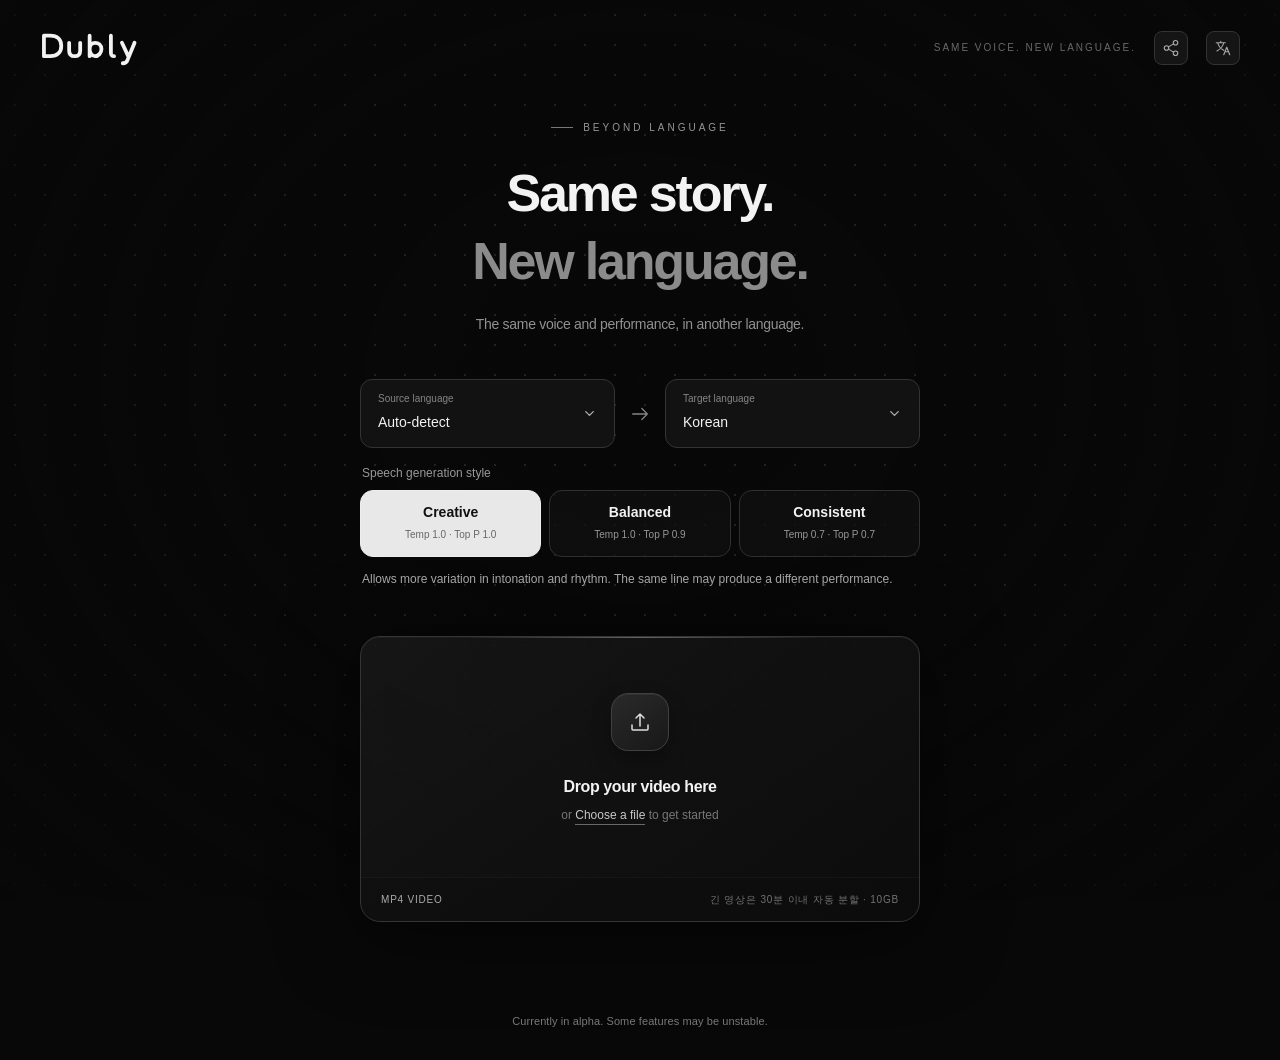
==== static/index.html @ b5fb474c "Add Dubly dubbing app and standalone Windows launcher" ====
<!doctype html>
<html lang="ko">
<head>
<meta charset="utf-8">
<meta name="viewport" content="width=device-width,initial-scale=1">
<meta name="color-scheme" content="dark">
<meta name="theme-color" content="#080808">
<title>Dubly — 목소리는 그대로, 언어는 새롭게</title>
<style>
@font-face{font-family:Pretendard;src:url('/static/pretendard.woff2') format('woff2');font-weight:100 900;font-style:normal;font-display:swap}
:root{color-scheme:dark;font-family:Pretendard,Inter,-apple-system,BlinkMacSystemFont,'Segoe UI',sans-serif;background:#080808;color:#f3f3f3;font-synthesis:none}
*{box-sizing:border-box}body{margin:0;min-height:100svh}button,input{font:inherit}button{color:inherit}button:focus-visible,a:focus-visible{outline:2px solid #fff;outline-offset:7px}::selection{background:#ddd;color:#111}
#grid{position:fixed;inset:0;width:100%;height:100%;pointer-events:none;z-index:0}
.ambient{position:fixed;inset:0;pointer-events:none;background:radial-gradient(ellipse at 50% 42%,transparent 0%,#08080830 45%,#080808e6 100%);z-index:1}
header{position:absolute;top:0;left:0;width:100%;padding:30px 40px;z-index:3;display:flex;align-items:center;justify-content:space-between}
.brand{display:flex;gap:11px;align-items:center;color:#eee;font-size:14px;font-weight:650;letter-spacing:-.35px;user-select:none}.brand svg{width:24px;height:24px}.brand-dot{height:4px;width:4px;background:#626262;border-radius:50%;margin:0 1px}
.header-note{font:10px/1.5 Pretendard,sans-serif;letter-spacing:2px;color:#686868}
main{position:relative;z-index:2;min-height:100svh;display:flex;align-items:center;justify-content:center;padding:120px 24px 100px}
.workspace{width:min(100%,560px);text-align:center;}.eyebrow{display:flex;justify-content:center;align-items:center;gap:10px;color:#969696;font:10px/1.5 Pretendard,sans-serif;letter-spacing:3px;margin-bottom:25px}.eyebrow:before{content:'';width:22px;height:1px;background:#777}
h1{font-size:clamp(34px,5.3vw,52px);line-height:1.3;letter-spacing:-2.2px;font-weight:580;margin:0 0 17px}h1 span{color:#8b8b8b}.intro{font-size:14px;line-height:1.8;color:#919191;letter-spacing:-.3px;margin:0 0 42px}
.drop-shell{position:relative;border:1px solid #353535;border-radius:20px;background:linear-gradient(145deg,#181818d9,#0d0d0df2);box-shadow:0 12px 80px #0008,inset 0 1px 0 #ffffff09;overflow:hidden;transition:border-color .25s,box-shadow .25s,transform .25s}
.drop-shell:before{content:'';position:absolute;top:0;left:18%;right:18%;height:1px;background:linear-gradient(90deg,transparent,#ffffff50,transparent);pointer-events:none}
.drop-shell:hover,.drop-shell.dragging{border-color:#777;box-shadow:0 18px 100px #0009,0 0 40px #ffffff04,inset 0 1px 0 #ffffff0a}.drop-shell.dragging{transform:translateY(-3px);border-color:#dedede;background:#202020ed}
.drop-target{display:flex;flex-direction:column;align-items:center;justify-content:center;gap:0;width:100%;min-height:240px;padding:35px 24px 30px;border:0;background:transparent;cursor:pointer;position:relative;z-index:1}.drop-target:focus-visible{outline-offset:-6px;border-radius:18px}.drop-target:disabled{cursor:default}.icon-tile{width:58px;height:58px;border:1px solid #404040;border-radius:17px;background:linear-gradient(145deg,#2a2a2a,#181818);display:grid;place-items:center;margin-bottom:23px;box-shadow:0 8px 20px #0004,inset 0 1px 0 #ffffff0c;transition:transform .3s,border-color .3s}.drop-shell:hover .icon-tile{transform:translateY(-3px);border-color:#666}.icon-tile svg{width:24px;height:24px;stroke:#dedede;stroke-width:1.5;fill:none;stroke-linecap:round;stroke-linejoin:round}.drop-title{font-size:16px;font-weight:550;letter-spacing:-.4px;line-height:1.6;max-width:100%;overflow-wrap:anywhere}.drop-subtitle{font-size:12px;color:#777;margin-top:7px;line-height:1.6}.browse{color:#c8c8c8;border-bottom:1px solid #686868;padding-bottom:2px}
.drop-meta{display:flex;justify-content:space-between;gap:12px;padding:14px 20px;border-top:1px solid #ffffff0a;color:#727272;font:10px/1.5 Pretendard,sans-serif;letter-spacing:.8px;background:#08080840}.drop-meta .format{color:#aaa}.status{min-height:38px;padding-top:16px;font-size:12px;color:#a0a0a0;line-height:1.7;overflow-wrap:anywhere}.status[data-error=true]{color:#e0e0e0}.upload-line{position:absolute;bottom:0;left:0;height:2px;width:0;background:#e9e9e9;box-shadow:0 0 12px #fff5;transition:width .2s linear;z-index:3}.drop-shell.uploading .icon-tile svg{animation:breathe 1.2s ease-in-out infinite}.drop-shell.complete{border-color:#5a5a5a}.drop-shell.complete .icon-tile{background:#eaeaea;border-color:#fff}.drop-shell.complete .icon-tile svg{stroke:#111}.caption{margin:16px 0 0;font-size:11px;letter-spacing:.2px;color:#626262}
footer{position:absolute;bottom:26px;left:40px;right:40px;display:flex;justify-content:space-between;gap:20px;z-index:2;color:#5e5e5e;font:9px/1.6 Pretendard,sans-serif;letter-spacing:1.5px}footer span:last-child{color:#737373}.sr-only{position:absolute;width:1px;height:1px;margin:-1px;overflow:hidden;clip:rect(0,0,0,0);white-space:nowrap}
@keyframes menu-in{from{opacity:0}to{opacity:1}}@keyframes arrive{from{opacity:0;transform:translateY(16px)}to{opacity:1;transform:translateY(0)}}@keyframes breathe{50%{opacity:.35;transform:translateY(-3px)}}
@media(max-width:600px){header{padding:24px}.header-note{font-size:8px;letter-spacing:1.5px}.brand{font-size:13px}main{padding:110px 22px 90px}h1{letter-spacing:-1.5px}.intro{font-size:13px;margin-bottom:32px}.eyebrow{margin-bottom:20px}.drop-target{min-height:220px}.drop-meta{padding:13px 16px;font-size:9px}footer{left:24px;right:24px;bottom:22px;font-size:8px;letter-spacing:1px}.caption{font-size:10px}}
@media(prefers-reduced-motion:reduce){*,*:before,*:after{animation:none!important;transition:none!important}}
.wordmark{width:104px!important;height:35px!important;overflow:visible}.brand{color:#f2f2f2}.languages{position:relative;z-index:10;display:grid;grid-template-columns:minmax(0,1fr) 30px minmax(0,1fr);align-items:center;text-align:left;gap:10px;margin-bottom:18px}.language-control{position:relative;min-width:0}.language-trigger{width:100%;border:1px solid #333;border-radius:12px;padding:13px 17px;background:#141414ed;display:flex;align-items:center;justify-content:space-between;text-align:left;cursor:pointer;transition:border-color .2s,background .2s}.language-trigger:hover{border-color:#666;background:#1b1b1b}.language-trigger[aria-expanded=true]{border-color:#888;background:#1b1b1b}.language-trigger:disabled{opacity:.5;cursor:default}.field-label{display:block;font-size:10px;color:#858585;margin-bottom:7px}.language-value{display:block;font:500 14px/1.6 Pretendard,sans-serif}.chevron{width:15px;height:15px;fill:none;stroke:#aaa;stroke-width:1.5;stroke-linecap:round;stroke-linejoin:round;transition:transform .2s}.language-trigger[aria-expanded=true] .chevron{transform:rotate(180deg)}.language-arrow{display:flex;align-items:center;justify-content:center;align-self:stretch;color:#858585;padding:0}.language-arrow svg{width:22px;height:22px;fill:none;stroke:currentColor;stroke-width:1.4;stroke-linecap:round;stroke-linejoin:round}.language-menu{position:absolute;top:calc(100% + 7px);left:0;right:0;z-index:20;border:1px solid #414141;border-radius:12px;padding:5px;background:#1b1b1b;box-shadow:0 18px 45px #000b;animation:menu-in .12s ease-out both}.language-menu[hidden]{display:none}.language-menu button{width:100%;display:flex;align-items:center;gap:10px;padding:12px;border:0;border-radius:7px;background:transparent;color:#bcbcbc;font:400 13px/1.5 Pretendard,sans-serif;text-align:left;cursor:pointer}.language-menu button:hover,.language-menu button:focus-visible{background:#303030;color:#fff;outline:0}.language-menu button[aria-selected=true]{background:#ffffff0c;color:#fff}.language-menu button:disabled{opacity:.28;cursor:not-allowed;background:transparent}.option-code{font-size:9px;letter-spacing:1px;color:#777;margin-left:auto}.language-menu button svg{width:14px;height:14px;stroke:#eee;fill:none;stroke-width:1.6;stroke-linecap:round;stroke-linejoin:round;visibility:hidden}.language-menu button[aria-selected=true] svg{visibility:visible}
.alpha-notice{position:relative;z-index:2;margin:-48px 20px 0;padding-bottom:24px;text-align:center;color:#777;font:400 11px/1.8 Pretendard,sans-serif;letter-spacing:.1px}

.history-section{position:relative;z-index:2;max-width:1060px;margin:0 auto 85px;padding:0 28px}.history-section[hidden]{display:none}.history-toolbar{display:flex;gap:12px;margin-bottom:24px}.history-toolbar input{flex:1;min-width:0;color:#ddd;background:#111;border:1px solid #333;border-radius:12px;padding:15px 18px;font:14px Pretendard}.history-toolbar button,.history-row button{border:1px solid #333;border-radius:10px;background:#151515;color:#bbb;padding:10px 14px;cursor:pointer;font:12px Pretendard}.history-row{display:grid;grid-template-columns:72px minmax(0,1fr) 100px 90px 55px;align-items:center;gap:18px;padding:22px 0;border-bottom:1px solid #252525}.history-row img{width:72px;height:46px;object-fit:cover;border-radius:6px;background:#222}.history-row a{color:#eee;text-decoration:none;font-size:14px;overflow-wrap:anywhere}.history-row small{display:block;color:#777;margin-top:6px;font-size:11px}.history-row .history-meta{font-size:11px;color:#aaa}.history-row button{padding:8px;color:#999}.history-section>p{font-size:11px;color:#777}body.has-history main{min-height:90svh}@media(max-width:650px){.history-section{padding:0 22px}.history-row{grid-template-columns:48px minmax(0,1fr) 42px;gap:12px}.history-row img{width:48px;height:34px}.history-meta{display:none}.history-row a{font-size:12px}.history-toolbar input{font-size:12px}}

.history-actions{position:relative;display:flex;justify-content:flex-end;align-items:center}.history-row .history-hide{display:grid;place-items:center;flex:none;width:36px;height:36px;padding:0;border:1px solid transparent;border-radius:9px;background:transparent;color:#777;transition:color .12s,background .12s,border-color .12s}.history-row .history-hide:hover,.history-row .history-hide:focus-visible{background:#ffffff09;border-color:#ffffff16;color:#e5e5e5}.history-hide svg{width:17px;height:17px;fill:none;stroke:currentColor;stroke-width:1.5;stroke-linecap:round;stroke-linejoin:round}.history-tooltip{position:absolute;bottom:calc(100% + 8px);right:0;z-index:30;width:max-content;max-width:min(260px,70vw);padding:8px 11px;border:1px solid #393939;border-radius:7px;background:#1b1b1b;box-shadow:0 5px 18px #0005;color:#d3d3d3;font:11px/1.5 Pretendard,sans-serif;opacity:0;visibility:hidden;pointer-events:none;transition:opacity .12s,visibility .12s}.history-hide:hover+.history-tooltip,.history-hide:focus-visible+.history-tooltip{opacity:1;visibility:visible}@media(prefers-reduced-motion:reduce){.history-hide,.history-tooltip{transition:none}}

.upload-queue{margin:12px 0 8px;text-align:left;border-top:1px solid #292929;padding-top:20px}.queue-heading{display:flex;justify-content:space-between;align-items:center;gap:12px}.queue-heading h2{font-size:14px;font-weight:550;margin:0}.queue-heading>span{font-size:10px;color:#888}.queue-note{font-size:11px;line-height:1.6;color:#727272;margin:8px 0 16px}.queue-row{padding:14px 0;border-top:1px solid #242424}.queue-row-heading{display:flex;align-items:center;justify-content:space-between;gap:16px;margin-bottom:10px}.queue-name{color:#ddd;text-decoration:none;min-width:0;overflow:hidden;text-overflow:ellipsis;white-space:nowrap;font-size:12px}.queue-name:hover{color:#fff}.queue-status{flex:none;font-size:10px;color:#999}.queue-track{height:2px;background:#272727;overflow:hidden;border-radius:2px}.queue-track>div{height:100%;background:#ccc;transition:width .3s}.queue-detail{display:flex;justify-content:space-between;margin-top:7px;font-size:10px;color:#777}.queue-error{font-size:11px;color:#bbb;line-height:1.6;margin:9px 0}.queue-row button{border:1px solid #3d3d3d;background:#202020;border-radius:6px;font-size:11px;padding:5px 9px;cursor:pointer}.queue-row button:disabled{opacity:.4;cursor:default}

.queue-row .queue-stop{margin-top:10px;color:#ccc;background:transparent}.queue-row .queue-stop:hover{background:#292929;border-color:#777}.history-actions{gap:6px}.history-row{grid-template-columns:72px minmax(0,1fr) 100px 90px 115px}.history-row .history-stop{border:1px solid #3d3d3d;background:#191919;color:#bbb;border-radius:7px;padding:6px 9px;font-size:11px;white-space:nowrap;cursor:pointer}.history-stop:disabled{opacity:.45;cursor:default}@media(max-width:650px){.history-row{grid-template-columns:48px minmax(0,1fr) 105px}}

.language-menu{max-height:min(390px,60vh);display:flex;flex-direction:column;gap:4px}.language-menu[hidden]{display:none!important}.language-menu>input{flex:none;width:100%;min-width:0;background:#111;border:1px solid #393939;border-radius:7px;color:#ddd;padding:10px;font-size:12px;outline:none}.language-menu>input:focus{border-color:#777}.language-options{overflow:auto;min-height:0;overscroll-behavior:contain}.language-options button[hidden]{display:none!important}.option-name{min-width:0;overflow:hidden;text-overflow:ellipsis;white-space:nowrap}.language-options .option-code{margin-left:auto;flex:none;font-size:10px}
.tts-presets{border:0;margin:0 0 20px;padding:0;text-align:left;min-width:0}.tts-presets legend{font-size:12px;color:#999;margin-bottom:10px}.preset-options{display:grid;grid-template-columns:repeat(3,1fr);gap:8px}.preset-option{background:#111b;border:1px solid #303030;border-radius:13px;padding:13px 10px;cursor:pointer;text-align:center;transition:background .15s,border-color .15s}.preset-option:hover{background:#202020}.preset-option[aria-checked="true"]{background:#e8e8e8;color:#111;border-color:#eee}.preset-option strong{display:block;font-size:14px;font-weight:600}.preset-option small{display:block;margin-top:7px;font-size:10px;opacity:.6;line-height:1.6}.preset-option:disabled{opacity:.45;cursor:default}.preset-description{font-size:12px;line-height:1.7;color:#aaa;margin:12px 2px 6px;min-height:41px}
.queue-stage{font-size:10px;color:#aaa;margin-top:6px;font-variant-numeric:tabular-nums}
.audio-track-dialog{width:min(540px,calc(100vw - 32px));border:1px solid #373737;border-radius:14px;background:#151515;color:#eee;padding:26px;box-shadow:0 24px 100px #000a}.audio-track-dialog::backdrop{background:#000b;backdrop-filter:blur(4px)}.audio-track-dialog h2{font-size:18px;margin:0 0 12px}.audio-track-filename{overflow-wrap:anywhere;color:#ddd}.audio-track-hint{font-size:13px;color:#999;line-height:1.6}.audio-track-dialog label{display:grid;gap:8px;font-size:12px;color:#aaa;margin:22px 0 14px}.audio-track-dialog select{width:100%;padding:12px 10px;background:#0b0b0b;color:#eee;border:1px solid #454545;border-radius:8px;font:inherit}.audio-track-dialog button{padding:10px 14px;background:#262626;border:1px solid #454545;border-radius:8px;cursor:pointer}.audio-track-dialog audio{width:100%;margin:14px 0}.audio-track-actions{display:flex;justify-content:flex-end;gap:10px;margin-top:26px}.audio-track-actions button:last-child{background:#eee;color:#111}.audio-track-dialog button:disabled{opacity:.5}
.header-links{display:flex;align-items:center;gap:24px}.header-links>a{color:#a7b8ac;text-decoration:none;font:12px Pretendard,sans-serif}.header-links>a:hover{color:#e1f0e5}@media(max-width:600px){.header-links .header-note{display:none}}

.share-open{display:grid;place-items:center;box-sizing:border-box;width:34px;height:34px;border:1px solid #333;border-radius:8px;background:#151515;color:#aaa;padding:7px;cursor:pointer}.share-open svg{display:block;width:18px;height:18px;fill:none;stroke:currentColor;stroke-width:1.5;stroke-linecap:round;stroke-linejoin:round}.share-open:hover{border-color:#777;background:#202020}
.project-share-dialog{width:min(520px,calc(100vw - 32px));max-height:calc(100svh - 40px);overflow:auto;box-sizing:border-box;border:1px solid #393939;border-radius:20px;padding:28px;background:#121212;color:#eee;box-shadow:0 24px 100px #000b}.project-share-dialog::backdrop{background:#000a;backdrop-filter:blur(5px)}.share-heading{display:flex;align-items:center;justify-content:space-between;gap:16px}.share-heading h2{margin:0;font-size:20px;letter-spacing:-.5px}.project-share-dialog button{border:1px solid #3d3d3d;border-radius:9px;padding:10px 13px;background:#232323;color:#eee;cursor:pointer;font-size:12px}.project-share-dialog button:disabled{opacity:.45;cursor:default}.share-heading button{border:0;background:transparent;font-size:23px;padding:0 4px;color:#999}.project-share-dialog p{font-size:12px;color:#999;line-height:1.8}.project-share-dialog label{display:block;font-size:12px;color:#bbb;margin-bottom:9px}.share-block{margin-top:24px}.share-block input{box-sizing:border-box;width:100%;border:1px solid #383838;border-radius:10px;padding:13px;background:#090909;color:#ddd;font:12px/1.5 monospace;min-width:0}.share-actions{display:flex;flex-wrap:wrap;gap:8px;margin-top:10px}.share-actions .primary{background:#e8e8e8;border-color:#e8e8e8;color:#111}.share-import{border-top:1px solid #2c2c2c;padding-top:23px;margin-top:24px}.project-share-dialog #share-status{min-height:22px;color:#c3d5ca;margin:20px 0 0}.project-share-dialog [hidden]{display:none}
.history-playlist{margin:14px 0;border:1px solid #2d2d2d;border-radius:14px;background:#101010;overflow:visible}.history-playlist>summary{display:grid;grid-template-columns:72px minmax(0,1fr) auto;gap:18px;align-items:center;padding:18px;cursor:pointer;list-style:none}.history-playlist>summary::-webkit-details-marker{display:none}.history-playlist>summary>img{width:72px;height:46px;object-fit:cover;border-radius:6px;background:#222}.history-playlist summary strong{font-size:14px;font-weight:500;color:#eee;overflow-wrap:anywhere}.history-playlist summary small{display:block;font-size:11px;color:#888;margin-top:6px}.history-playlist-play{font-size:12px;white-space:nowrap;color:#c4d6ed;text-decoration:none;border:1px solid #37404c;padding:9px 12px;border-radius:9px}.history-playlist-play:hover{background:#1e2630}.history-playlist-items{padding:0 18px 4px;border-top:1px solid #252525}.history-playlist-items .history-row:last-child{border-bottom:0}@media(max-width:650px){.history-playlist>summary{grid-template-columns:48px minmax(0,1fr);gap:12px;padding:14px}.history-playlist>summary>img{width:48px;height:34px}.history-playlist-play{grid-column:2;justify-self:start}.history-playlist-items{padding:0 12px}.history-playlist summary strong{font-size:12px}}
</style>
</head>
<body>
<canvas id="grid" aria-hidden="true"></canvas><div class="ambient" aria-hidden="true"></div>
<header><div class="brand" aria-label="Dubly"><svg class="wordmark" viewBox="0 0 132 44" role="img" aria-labelledby="logo-title"><title id="logo-title">Dubly</title><g fill="none" stroke="currentColor" stroke-width="4.8" stroke-linecap="round" stroke-linejoin="round"><path d="M5 7h8c9 0 14 5 14 13S22 33 13 33H5V7Z"/><path d="M37 16v10c0 5 3 7 7 7s7-2 7-7V16"/><path d="M63 7v26m0-9c0-5 3-8 7-8s8 3 8 8-4 9-8 9-7-4-7-9Z"/><path d="M90 7v21c0 4 1 5 4 5"/><path d="m104 16 8 17m8-17-9 22c-1 3-3 4-6 4"/></g></svg></div><div class="header-links"><button id="share-open" class="share-open" type="button" aria-label="영상 공유" title="영상 공유" aria-haspopup="dialog"><svg viewBox="0 0 24 24" aria-hidden="true"><circle cx="18" cy="5" r="3"/><circle cx="6" cy="12" r="3"/><circle cx="18" cy="19" r="3"/><path d="m8.6 10.5 6.8-4M8.6 13.5l6.8 4"/></svg></button><span class="header-note">SAME VOICE. NEW LANGUAGE.</span></div></header>
<main><section class="workspace" aria-labelledby="headline">
<div class="eyebrow">BEYOND LANGUAGE</div>
<h1 id="headline">이야기는 그대로.<br><span>언어는 새롭게.</span></h1>
<p class="intro">목소리와 연기는 그대로, 다른 언어로.</p>
<div class="languages" role="group" aria-label="더빙 언어 선택"><div class="language-control" id="source-control"><select hidden tabindex="-1" aria-hidden="true" id="source-language"><option value="auto" selected>자동 감지</option><option value="en">영어</option><option value="ja">일본어</option><option value="ko">한국어</option></select><button type="button" class="language-trigger" id="source-trigger" aria-haspopup="listbox" aria-expanded="false" aria-controls="source-menu" aria-label="원본 언어"><span><span class="field-label">원본 언어</span><span class="language-value" id="source-language-label">자동 감지</span></span><svg class="chevron" viewBox="0 0 16 16" aria-hidden="true"><path d="m4 6 4 4 4-4"/></svg></button><div class="language-menu" id="source-menu" role="listbox" aria-label="원본 언어" hidden><button type="button" role="option" id="source-option-en" aria-selected="false" tabindex="-1"><span>영어</span><span class="option-code">EN</span><svg viewBox="0 0 16 16" aria-hidden="true"><path d="m3 8 3 3 7-7"/></svg></button><button type="button" role="option" id="source-option-ja" aria-selected="true" tabindex="-1"><span>일본어</span><span class="option-code">JA</span><svg viewBox="0 0 16 16" aria-hidden="true"><path d="m3 8 3 3 7-7"/></svg></button><button type="button" role="option" id="source-option-ko" aria-selected="false" tabindex="-1"><span>한국어</span><span class="option-code">KO</span><svg viewBox="0 0 16 16" aria-hidden="true"><path d="m3 8 3 3 7-7"/></svg></button></div></div><span class="language-arrow" aria-hidden="true"><svg viewBox="0 0 24 24"><path d="M4 12h16m-6-6 6 6-6 6"/></svg></span><div class="language-control" id="target-control"><select hidden tabindex="-1" aria-hidden="true" id="target-language"><option value="en">영어</option><option value="ja">일본어</option><option value="ko" selected>한국어</option></select><button type="button" class="language-trigger" id="target-trigger" aria-haspopup="listbox" aria-expanded="false" aria-controls="target-menu" aria-label="출력 언어"><span><span class="field-label">출력 언어</span><span class="language-value" id="target-language-label">한국어</span></span><svg class="chevron" viewBox="0 0 16 16" aria-hidden="true"><path d="m4 6 4 4 4-4"/></svg></button><div class="language-menu" id="target-menu" role="listbox" aria-label="출력 언어" hidden><button type="button" role="option" id="target-option-en" aria-selected="false" tabindex="-1"><span>영어</span><span class="option-code">EN</span><svg viewBox="0 0 16 16" aria-hidden="true"><path d="m3 8 3 3 7-7"/></svg></button><button type="button" role="option" id="target-option-ja" aria-selected="false" tabindex="-1"><span>일본어</span><span class="option-code">JA</span><svg viewBox="0 0 16 16" aria-hidden="true"><path d="m3 8 3 3 7-7"/></svg></button><button type="button" role="option" id="target-option-ko" aria-selected="true" tabindex="-1"><span>한국어</span><span class="option-code">KO</span><svg viewBox="0 0 16 16" aria-hidden="true"><path d="m3 8 3 3 7-7"/></svg></button></div></div></div>
<fieldset class="tts-presets"><legend>음성 생성 스타일</legend>
<div class="preset-options" role="radiogroup" aria-label="음성 생성 스타일" aria-describedby="preset-description">
<button type="button" id="preset-creative" class="preset-option" role="radio" aria-checked="true" tabindex="0"><strong>창의적</strong><small data-no-i18n>Temp 1.0 · Top P 1.0</small></button>
<button type="button" id="preset-balanced" class="preset-option" role="radio" aria-checked="false" tabindex="-1"><strong>균형</strong><small data-no-i18n>Temp 1.0 · Top P 0.9</small></button>
<button type="button" id="preset-consistent" class="preset-option" role="radio" aria-checked="false" tabindex="-1"><strong>일관적</strong><small data-no-i18n>Temp 0.7 · Top P 0.7</small></button>
</div>
<p class="preset-description" id="preset-description" aria-live="polite">억양과 리듬의 변화폭을 넓힙니다. 같은 대사도 다른 연기로 나올 수 있습니다.</p>

</fieldset>
<div class="drop-shell" id="dropzone">
<input class="sr-only" id="files" type="file" multiple accept=".mp4,video/mp4" tabindex="-1" aria-label="MP4 영상 선택">
<button class="drop-target" id="pick" type="button" aria-describedby="file-hint">
<span class="icon-tile"><svg id="upload-icon" viewBox="0 0 24 24" aria-hidden="true"><path d="M12 16V4m-4 4 4-4 4 4M4 15v4a1 1 0 0 0 1 1h14a1 1 0 0 0 1-1v-4"/></svg></span>
<span class="drop-title" id="drop-title">영상을 이곳에 놓아주세요</span>
<span class="drop-subtitle" id="drop-subtitle">또는 <span class="browse">파일 선택</span>으로 시작하기</span>
</button>
<div class="drop-meta" id="file-hint"><span class="format">MP4 VIDEO</span><span>긴 영상은 30분 이내 자동 분할 · 10GB</span></div>
<div class="upload-line" id="upload-line" role="progressbar" aria-label="파일 업로드" aria-valuemin="0" aria-valuemax="100" aria-valuenow="0" hidden></div>
</div>
<div class="status" id="notice" role="status" aria-live="polite"></div><section id="queue-section" class="upload-queue" aria-label="처리 대기열" hidden><div class="queue-heading"><h2>처리 대기열</h2><span id="queue-summary"></span></div><p class="queue-note">한 영상의 처리가 끝나면 다음 영상을 시작합니다.</p><div id="queue-items"></div></section>

</section></main><section class="history-section" id="history-section" hidden aria-label="이전 더빙"><div class="history-toolbar"><input id="history-search" type="search" placeholder="이전 더빙 검색…" aria-label="이전 더빙 검색"><button id="history-sort" type="button">최신순 ↓</button></div><div id="history-items"></div><p id="history-message"></p></section>
<p class="alpha-notice">현재 알파 테스트 중입니다. 일부 기능이 불안정할 수 있습니다.</p>

<dialog id="project-share-dialog" class="project-share-dialog" aria-labelledby="share-title">
<div class="share-heading"><h2 id="share-title">영상 공유</h2><button type="button" id="share-close" aria-label="닫기">×</button></div>
<p>같은 웹사이트에 접속한 다른 컴퓨터에서 코드를 입력하면 영상 목록을 불러옵니다. 연결 후 새로 추가한 영상도 자동으로 동기화됩니다.</p>
<div class="share-block"><label for="share-code">내 공유 코드</label><input id="share-code" type="text" readonly spellcheck="false" autocomplete="off" placeholder="공유 코드를 만들어 주세요."><div class="share-actions"><button type="button" id="share-create" class="primary">공유 코드 만들기</button><button type="button" id="share-copy" disabled>코드 복사</button><button type="button" id="share-refresh" hidden>지금 동기화</button><button type="button" id="share-disconnect" hidden>연결 해제</button></div></div>
<form id="share-import" class="share-import"><label for="share-input">다른 컴퓨터의 공유 코드</label><div class="share-block" style="margin-top:0"><input id="share-input" type="text" spellcheck="false" autocomplete="off" placeholder="DUBLY-…" required maxlength="100"><div class="share-actions"><button type="submit" id="share-connect" class="primary">코드로 불러오기</button></div></div></form>
<p>코드를 아는 사람은 공유된 영상과 편집 내용을 열 수 있습니다. 기록 숨기기는 이 브라우저에만 적용됩니다.</p><p id="share-status" role="status" aria-live="polite"></p></dialog>
<script src="/static/tts-presets.js" defer></script><script src="/static/languages.js" defer></script><script src="/static/locales.js" defer></script><script src="/static/i18n.js" defer></script><script src="/static/progress.js" defer></script><script src="/static/video-playlist.js" defer></script><script src="/static/history.js" defer></script><script src="/static/project-share.js" defer></script><script src="/static/grid.js" defer></script><script src="/static/app.js" defer></script>
</body></html>
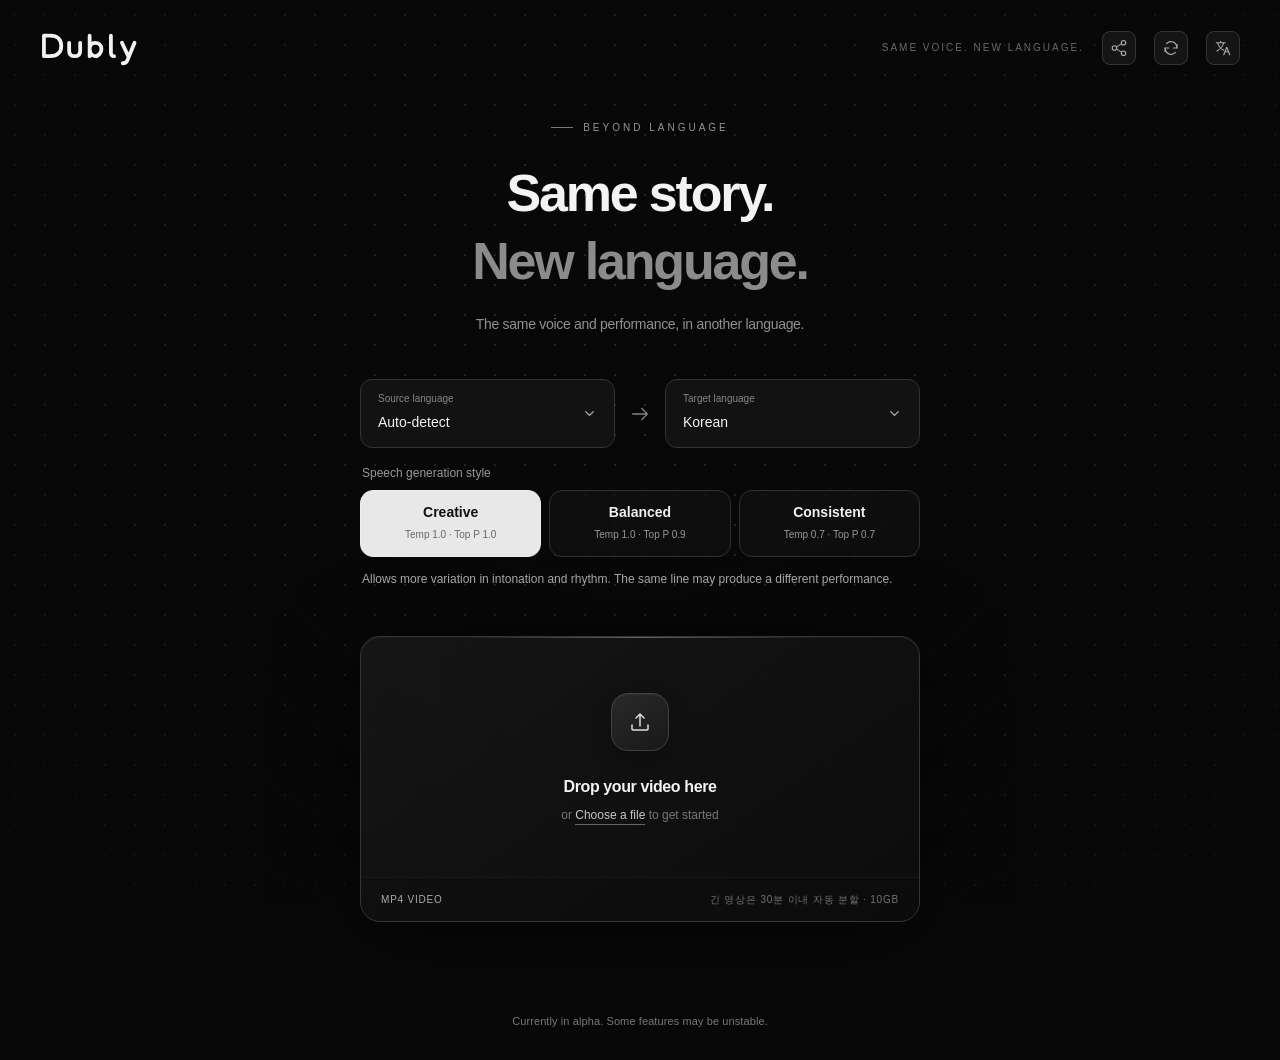
==== commit b815dd58: "Restore Scribe pipeline and improve studio progress and queue controls" ====
--- a/static/index.html
+++ b/static/index.html
@@ -47,11 +47,12 @@
 .share-open{display:grid;place-items:center;box-sizing:border-box;width:34px;height:34px;border:1px solid #333;border-radius:8px;background:#151515;color:#aaa;padding:7px;cursor:pointer}.share-open svg{display:block;width:18px;height:18px;fill:none;stroke:currentColor;stroke-width:1.5;stroke-linecap:round;stroke-linejoin:round}.share-open:hover{border-color:#777;background:#202020}
 .project-share-dialog{width:min(520px,calc(100vw - 32px));max-height:calc(100svh - 40px);overflow:auto;box-sizing:border-box;border:1px solid #393939;border-radius:20px;padding:28px;background:#121212;color:#eee;box-shadow:0 24px 100px #000b}.project-share-dialog::backdrop{background:#000a;backdrop-filter:blur(5px)}.share-heading{display:flex;align-items:center;justify-content:space-between;gap:16px}.share-heading h2{margin:0;font-size:20px;letter-spacing:-.5px}.project-share-dialog button{border:1px solid #3d3d3d;border-radius:9px;padding:10px 13px;background:#232323;color:#eee;cursor:pointer;font-size:12px}.project-share-dialog button:disabled{opacity:.45;cursor:default}.share-heading button{border:0;background:transparent;font-size:23px;padding:0 4px;color:#999}.project-share-dialog p{font-size:12px;color:#999;line-height:1.8}.project-share-dialog label{display:block;font-size:12px;color:#bbb;margin-bottom:9px}.share-block{margin-top:24px}.share-block input{box-sizing:border-box;width:100%;border:1px solid #383838;border-radius:10px;padding:13px;background:#090909;color:#ddd;font:12px/1.5 monospace;min-width:0}.share-actions{display:flex;flex-wrap:wrap;gap:8px;margin-top:10px}.share-actions .primary{background:#e8e8e8;border-color:#e8e8e8;color:#111}.share-import{border-top:1px solid #2c2c2c;padding-top:23px;margin-top:24px}.project-share-dialog #share-status{min-height:22px;color:#c3d5ca;margin:20px 0 0}.project-share-dialog [hidden]{display:none}
 .history-playlist{margin:14px 0;border:1px solid #2d2d2d;border-radius:14px;background:#101010;overflow:visible}.history-playlist>summary{display:grid;grid-template-columns:72px minmax(0,1fr) auto;gap:18px;align-items:center;padding:18px;cursor:pointer;list-style:none}.history-playlist>summary::-webkit-details-marker{display:none}.history-playlist>summary>img{width:72px;height:46px;object-fit:cover;border-radius:6px;background:#222}.history-playlist summary strong{font-size:14px;font-weight:500;color:#eee;overflow-wrap:anywhere}.history-playlist summary small{display:block;font-size:11px;color:#888;margin-top:6px}.history-playlist-play{font-size:12px;white-space:nowrap;color:#c4d6ed;text-decoration:none;border:1px solid #37404c;padding:9px 12px;border-radius:9px}.history-playlist-play:hover{background:#1e2630}.history-playlist-items{padding:0 18px 4px;border-top:1px solid #252525}.history-playlist-items .history-row:last-child{border-bottom:0}@media(max-width:650px){.history-playlist>summary{grid-template-columns:48px minmax(0,1fr);gap:12px;padding:14px}.history-playlist>summary>img{width:48px;height:34px}.history-playlist-play{grid-column:2;justify-self:start}.history-playlist-items{padding:0 12px}.history-playlist summary strong{font-size:12px}}
+#queue-reset:hover{color:#fff;border-color:#666}#queue-reset:disabled{opacity:.45;cursor:default}
 </style>
 </head>
 <body>
 <canvas id="grid" aria-hidden="true"></canvas><div class="ambient" aria-hidden="true"></div>
-<header><div class="brand" aria-label="Dubly"><svg class="wordmark" viewBox="0 0 132 44" role="img" aria-labelledby="logo-title"><title id="logo-title">Dubly</title><g fill="none" stroke="currentColor" stroke-width="4.8" stroke-linecap="round" stroke-linejoin="round"><path d="M5 7h8c9 0 14 5 14 13S22 33 13 33H5V7Z"/><path d="M37 16v10c0 5 3 7 7 7s7-2 7-7V16"/><path d="M63 7v26m0-9c0-5 3-8 7-8s8 3 8 8-4 9-8 9-7-4-7-9Z"/><path d="M90 7v21c0 4 1 5 4 5"/><path d="m104 16 8 17m8-17-9 22c-1 3-3 4-6 4"/></g></svg></div><div class="header-links"><button id="share-open" class="share-open" type="button" aria-label="영상 공유" title="영상 공유" aria-haspopup="dialog"><svg viewBox="0 0 24 24" aria-hidden="true"><circle cx="18" cy="5" r="3"/><circle cx="6" cy="12" r="3"/><circle cx="18" cy="19" r="3"/><path d="m8.6 10.5 6.8-4M8.6 13.5l6.8 4"/></svg></button><span class="header-note">SAME VOICE. NEW LANGUAGE.</span></div></header>
+<header><div class="brand" aria-label="Dubly"><svg class="wordmark" viewBox="0 0 132 44" role="img" aria-labelledby="logo-title"><title id="logo-title">Dubly</title><g fill="none" stroke="currentColor" stroke-width="4.8" stroke-linecap="round" stroke-linejoin="round"><path d="M5 7h8c9 0 14 5 14 13S22 33 13 33H5V7Z"/><path d="M37 16v10c0 5 3 7 7 7s7-2 7-7V16"/><path d="M63 7v26m0-9c0-5 3-8 7-8s8 3 8 8-4 9-8 9-7-4-7-9Z"/><path d="M90 7v21c0 4 1 5 4 5"/><path d="m104 16 8 17m8-17-9 22c-1 3-3 4-6 4"/></g></svg></div><div class="header-links"><span class="header-note">SAME VOICE. NEW LANGUAGE.</span><button id="share-open" class="share-open" type="button" aria-label="영상 공유" title="영상 공유" aria-haspopup="dialog"><svg viewBox="0 0 24 24" aria-hidden="true"><circle cx="18" cy="5" r="3"/><circle cx="6" cy="12" r="3"/><circle cx="18" cy="19" r="3"/><path d="m8.6 10.5 6.8-4M8.6 13.5l6.8 4"/></svg></button><button id="queue-reset" class="share-open" type="button" aria-label="대기열 초기화" title="대기열 초기화"><svg viewBox="0 0 24 24" aria-hidden="true"><path d="M20 7v5h-5M4 17v-5h5"/><path d="M6.1 6.1A8 8 0 0 1 19.5 9L20 12M4 12l.5 3A8 8 0 0 0 17.9 17.9"/></svg></button></div></header>
 <main><section class="workspace" aria-labelledby="headline">
 <div class="eyebrow">BEYOND LANGUAGE</div>
 <h1 id="headline">이야기는 그대로.<br><span>언어는 새롭게.</span></h1>
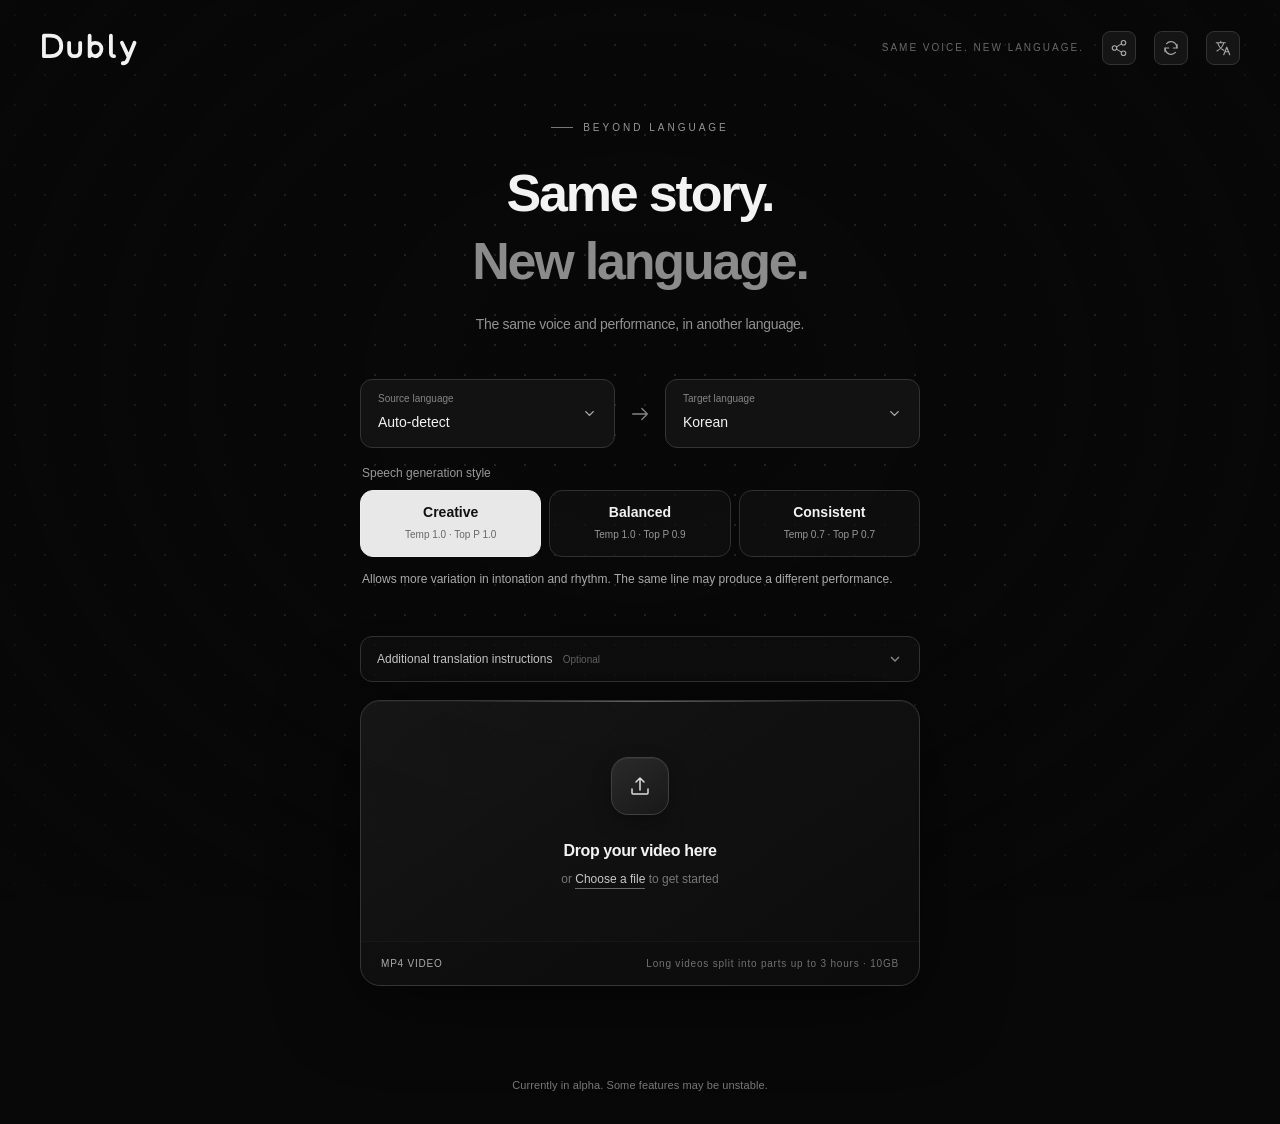
==== commit d9c8e10d: "Improve dialogue alignment, reference tails, and studio audio editing" ====
--- a/static/index.html
+++ b/static/index.html
@@ -48,6 +48,13 @@
 .project-share-dialog{width:min(520px,calc(100vw - 32px));max-height:calc(100svh - 40px);overflow:auto;box-sizing:border-box;border:1px solid #393939;border-radius:20px;padding:28px;background:#121212;color:#eee;box-shadow:0 24px 100px #000b}.project-share-dialog::backdrop{background:#000a;backdrop-filter:blur(5px)}.share-heading{display:flex;align-items:center;justify-content:space-between;gap:16px}.share-heading h2{margin:0;font-size:20px;letter-spacing:-.5px}.project-share-dialog button{border:1px solid #3d3d3d;border-radius:9px;padding:10px 13px;background:#232323;color:#eee;cursor:pointer;font-size:12px}.project-share-dialog button:disabled{opacity:.45;cursor:default}.share-heading button{border:0;background:transparent;font-size:23px;padding:0 4px;color:#999}.project-share-dialog p{font-size:12px;color:#999;line-height:1.8}.project-share-dialog label{display:block;font-size:12px;color:#bbb;margin-bottom:9px}.share-block{margin-top:24px}.share-block input{box-sizing:border-box;width:100%;border:1px solid #383838;border-radius:10px;padding:13px;background:#090909;color:#ddd;font:12px/1.5 monospace;min-width:0}.share-actions{display:flex;flex-wrap:wrap;gap:8px;margin-top:10px}.share-actions .primary{background:#e8e8e8;border-color:#e8e8e8;color:#111}.share-import{border-top:1px solid #2c2c2c;padding-top:23px;margin-top:24px}.project-share-dialog #share-status{min-height:22px;color:#c3d5ca;margin:20px 0 0}.project-share-dialog [hidden]{display:none}
 .history-playlist{margin:14px 0;border:1px solid #2d2d2d;border-radius:14px;background:#101010;overflow:visible}.history-playlist>summary{display:grid;grid-template-columns:72px minmax(0,1fr) auto;gap:18px;align-items:center;padding:18px;cursor:pointer;list-style:none}.history-playlist>summary::-webkit-details-marker{display:none}.history-playlist>summary>img{width:72px;height:46px;object-fit:cover;border-radius:6px;background:#222}.history-playlist summary strong{font-size:14px;font-weight:500;color:#eee;overflow-wrap:anywhere}.history-playlist summary small{display:block;font-size:11px;color:#888;margin-top:6px}.history-playlist-play{font-size:12px;white-space:nowrap;color:#c4d6ed;text-decoration:none;border:1px solid #37404c;padding:9px 12px;border-radius:9px}.history-playlist-play:hover{background:#1e2630}.history-playlist-items{padding:0 18px 4px;border-top:1px solid #252525}.history-playlist-items .history-row:last-child{border-bottom:0}@media(max-width:650px){.history-playlist>summary{grid-template-columns:48px minmax(0,1fr);gap:12px;padding:14px}.history-playlist>summary>img{width:48px;height:34px}.history-playlist-play{grid-column:2;justify-self:start}.history-playlist-items{padding:0 12px}.history-playlist summary strong{font-size:12px}}
 #queue-reset:hover{color:#fff;border-color:#666}#queue-reset:disabled{opacity:.45;cursor:default}
+
+.translation-options{margin:0 0 18px;border:1px solid #333;border-radius:12px;background:#111b;text-align:left;overflow:hidden}
+.translation-options summary{display:flex;align-items:center;justify-content:space-between;gap:12px;padding:14px 16px;cursor:pointer;list-style:none;font-size:12px;color:#ccc;user-select:none}
+.translation-options summary::-webkit-details-marker{display:none}.translation-options summary small{font-size:10px;color:#666;margin-left:7px}
+.translation-options summary svg{width:16px;height:16px;fill:none;stroke:#888;stroke-width:1.5;transition:transform .18s}.translation-options[open] summary svg{transform:rotate(180deg)}
+.translation-options-body{padding:0 14px 14px}.translation-options textarea{display:block;width:100%;min-height:108px;resize:vertical;box-sizing:border-box;padding:12px;border:1px solid #333;border-radius:8px;background:#090909;color:#eee;font:12px/1.7 Pretendard,sans-serif;outline:none}.translation-options textarea:focus{border-color:#888}.translation-options textarea::placeholder{color:#626262}.translation-options summary:focus-visible{outline:1px solid #aaa;outline-offset:-3px}
+.translation-srt-row{display:flex;align-items:center;gap:8px;padding-top:10px;min-width:0;font-size:11px;color:#929292}.translation-srt-row button{display:inline-flex;align-items:center;justify-content:center;flex:none;width:30px;height:30px;padding:6px;border:1px solid #333;border-radius:7px;background:#191919;color:#bdbdbd;cursor:pointer}.translation-srt-row button:hover{background:#262626;color:#fff}.translation-srt-row button:focus-visible{outline:1px solid #aaa;outline-offset:2px}.translation-srt-row button:disabled{opacity:.4;cursor:default}.translation-srt-row svg{width:16px;height:16px;fill:none;stroke:currentColor;stroke-width:1.5;stroke-linecap:round;stroke-linejoin:round}.translation-srt-name{min-width:0;overflow:hidden;text-overflow:ellipsis;white-space:nowrap;color:#ddd}.translation-srt-row [hidden]{display:none}
 </style>
 </head>
 <body>
@@ -67,6 +74,13 @@
 <p class="preset-description" id="preset-description" aria-live="polite">억양과 리듬의 변화폭을 넓힙니다. 같은 대사도 다른 연기로 나올 수 있습니다.</p>
 
 </fieldset>
+<details class="translation-options" id="translation-options">
+<summary><span>추가 번역 지시 <small>선택 사항</small></span><svg viewBox="0 0 16 16" aria-hidden="true"><path d="m4 6 4 4 4-4"/></svg></summary>
+<div class="translation-options-body"><label class="sr-only" for="translation-prompt">추가 번역 지시</label><textarea id="translation-prompt" rows="4" maxlength="8000" placeholder="예: 인물의 말투를 살리고, 이름은 원어 발음대로 표기해 주세요."></textarea>
+<div class="translation-srt-row"><span>참고 자막</span><button type="button" id="attach-translation-srt" title="SRT 파일 첨부" aria-label="SRT 파일 첨부"><svg viewBox="0 0 20 20" aria-hidden="true"><path d="M11.5 3H5a2 2 0 0 0-2 2v11a2 2 0 0 0 2 2h10a2 2 0 0 0 2-2V8.5L11.5 3Z"/><path d="M11 3v6h6M10 15v-5m-2 2 2-2 2 2"/></svg></button><input type="file" id="translation-srt-file" accept=".srt,application/x-subrip" hidden><span id="translation-srt-name" class="translation-srt-name" data-no-i18n hidden></span><button type="button" id="remove-translation-srt" title="자막 첨부 해제" aria-label="자막 첨부 해제" hidden><svg viewBox="0 0 20 20" aria-hidden="true"><path d="m5 5 10 10M15 5 5 15"/></svg></button></div>
+</div>
+</details>
+
 <div class="drop-shell" id="dropzone">
 <input class="sr-only" id="files" type="file" multiple accept=".mp4,video/mp4" tabindex="-1" aria-label="MP4 영상 선택">
 <button class="drop-target" id="pick" type="button" aria-describedby="file-hint">
@@ -74,7 +88,7 @@
 <span class="drop-title" id="drop-title">영상을 이곳에 놓아주세요</span>
 <span class="drop-subtitle" id="drop-subtitle">또는 <span class="browse">파일 선택</span>으로 시작하기</span>
 </button>
-<div class="drop-meta" id="file-hint"><span class="format">MP4 VIDEO</span><span>긴 영상은 30분 이내 자동 분할 · 10GB</span></div>
+<div class="drop-meta" id="file-hint"><span class="format">MP4 VIDEO</span><span>긴 영상은 3시간 이내 자동 분할 · 10GB</span></div>
 <div class="upload-line" id="upload-line" role="progressbar" aria-label="파일 업로드" aria-valuemin="0" aria-valuemax="100" aria-valuenow="0" hidden></div>
 </div>
 <div class="status" id="notice" role="status" aria-live="polite"></div><section id="queue-section" class="upload-queue" aria-label="처리 대기열" hidden><div class="queue-heading"><h2>처리 대기열</h2><span id="queue-summary"></span></div><p class="queue-note">한 영상의 처리가 끝나면 다음 영상을 시작합니다.</p><div id="queue-items"></div></section>
